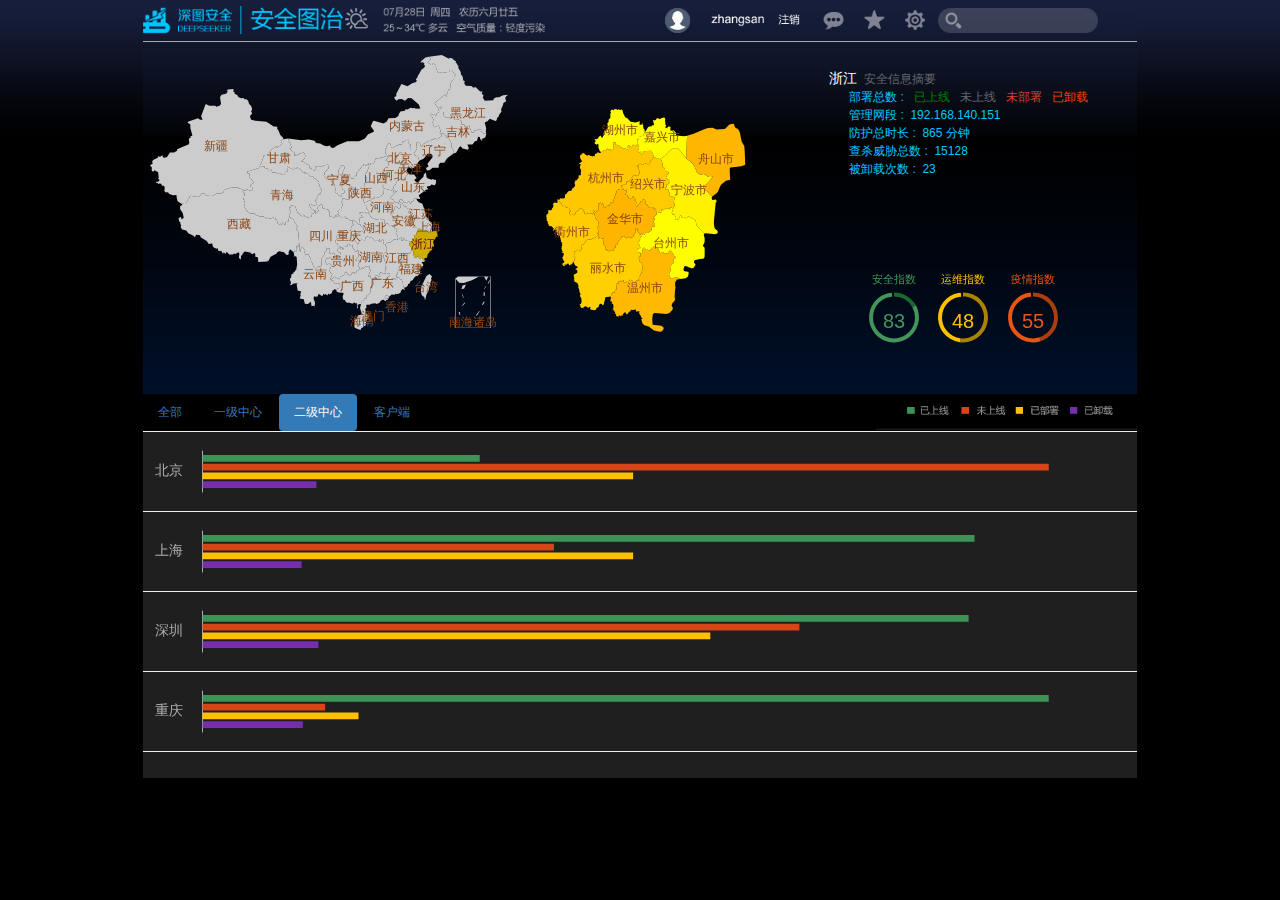
==== deployment.html @ f2121194 "deployment.html ok" ====
<!DOCTYPE html>
<html lang="en" ng-app="deploy">
<head>
    <meta charset="utf-8">
    <meta http-equiv="x-ua-compatible" content="ie-edge">
    <title>Deployment</title>
    <meta name="viewport" content="width=device-width, initial-scale=1">

    <script type="text/javascript" src="js/echarts/echarts-all-3.js"></script>
    <script type="text/javascript" src="js/echarts/extension/dataTool.min.js"></script>
    <!--<script type="text/javascript" src="js/echarts/map/js/china.js"></script>-->
    <!--<script type="text/javascript" src="js/echarts/map/js/zhejiang.js"></script>-->
    <!--<script type="text/javascript" src="js/echarts/map/js/world.js"></script>-->
    <script type="text/javascript" src="js/echarts/extension/bmap.min.js"></script>



    <!--<link rel="stylesheet" type="text/css" href="css/bootstrap.min.css" />-->
    <script type="text/javascript" src="js/angular.min.js"></script>
    <!--<script data-require="angular.js@1.2.x" src="http://code.angularjs.org/1.2.15/angular.js" data-semver="1.2.15"></script>-->


    <link rel="stylesheet" href="css/bootstrap.min.css" />


    <script src="js/linkmap/echarts.js"></script>

    <!--<link rel="stylesheet" href="css/main.css" />-->
    <link rel="stylesheet" href="css/deployment.css" />
    <link rel="stylesheet" href="css/normalize.css" />


    <script src="js/jquery/2.0.2/jquery.min.js"></script>
    <script src="js/jqueryui/1.10.3/jquery-ui.min.js"></script>

    <script type="text/javascript" src="js/deployment.js"></script>
</head>
<body>
    <div class="container">
        <div id="header">header
            <script>$("#header").load("header.html")</script>
        </div>
        <div class="deploy-map" id="deploy-map">
            <div class="deploy-china" id="deploy-china" style="background-color: black">deploy china</div>
            <div class="deploy-local" id="deploy-local">deploy local</div>
            <div class="deploy-detail" id="deploy-detail">
                <div class="local-brief" id="local-brief" style="width: 100%; height: 60%">
                    <section>
                        <span class="province" id="province"></span>&nbsp;&nbsp;<span>安全信息摘要</span>
                        <ul class="local-detail" id="local-detail" >
                            <li>部署总数&nbsp;:&nbsp;&nbsp;
                                <span style="color:green">已上线</span>&nbsp;&nbsp;
                                <span style="color:#62686f">未上线</span>&nbsp;&nbsp;
                                <span style="color:#d7422c">未部署</span>&nbsp;&nbsp;
                                <span style="color:#ff3c00">已卸载</span>
                            </li>
                            <li>管理网段&nbsp;:&nbsp;&nbsp;<span id="local-net"></span></li>
                            <li>防护总时长&nbsp;:&nbsp;&nbsp;<span id="local-timer"></span></li>
                            <li>查杀威胁总数&nbsp;:&nbsp;&nbsp;<span id="local-count"></span></li>
                            <li>被卸载次数&nbsp;:&nbsp;&nbsp;<span id="local-uninstall"></span></li>
                        </ul>
                    </section>
                </div>
                <div class="threat-index" id="threat-index">
                    <div class="security-index" id="security-index"></div>
                    <div class="op-index" id="op-index"></div>
                    <div class="virus-index" id="virus-index"></div>
                </div>
            </div>
        </div>
        <div class="deploy-list" id="deploy-list">
            <img src="images/deploy-legend.png" style="float: right; height: 36px"/>
            <section ng-controller="PanelController as tab">
                <ul class="nav nav-pills"  style="background-color: #000000; border-bottom: 0.5px groove;">
                    <li ng-class="{ active: tab.isSet(1) }">
                        <a href="" ng-click="tab.setTab(1)">全部</a>
                    </li>
                    <li ng-class="{ active: tab.isSet(2) }">
                        <a href="" ng-click="tab.setTab(2)">一级中心</a>
                    </li>
                    <li ng-class="{ active: tab.isSet(3) }">
                        <a href="" ng-click="tab.setTab(3)">二级中心</a>
                    </li>
                    <li ng-class="{ active: tab.isSet(4) }">
                        <a href="" ng-click="tab.setTab(4)">客户端
                        </a>
                    </li>
                </ul>
                <div ng-show="tab.isSet(1)">
                    <h4 style="color:red">全部</h4>
                </div>
                <div ng-show="tab.isSet(2)">
                    <h4 style="color:red">一级中心</h4>
                </div>
                <div  ng-show="tab.isSet(3)">
                    <!--<div style="height: 80%">-->
                    <div class="deploy-city" id="deploy-beijing">beijing</div>
                    <div class="deploy-city" id="deploy-shanghai">shanghai</div>
                    <div class="deploy-city" id="deploy-shenzhen">shenzhen</div>
                    <div class="deploy-city" id="deploy-chongqing">chongqing</div>
                    <!--</div>-->
                </div>
                <div  ng-show="tab.isSet(4)">
                    <h4 style="color:red">客户端</h4>
                </div>
            </section>
        </div>


    </div>


    <script type="text/javascript" src="js/link-map.js"></script>
    <script type="text/javascript" src="js/index-list.js"></script>

</body>
</html>
---- css/main.css ----
html {
    position: relative;
    height: 100%;
    min-height: 100%;
}

body {
    height: 100%;
    margin: 0;
    background: url(../images/bg.jpg) fixed;
    background-size: cover;

    font-family: 'Open Sans', 'helvetica', arial, sans-serif, Georgia, "Times New Roman", "Microsoft YaHei", "微软雅黑", STXihei, "华文细黑", serif;
    font-weight: 300;
    font-size: 12px;
    color: #62686f;
}

a {
    text-decoration: none;
}

.container {
    width: 1024px;
    height: 768px;
    margin: 0 auto;
    'border: 2px solid blue;
    display: table;
}

.header {
    width: 100%;
    height: 36px;
    margin-top: 6px;
    margin-bottom: 6px;
    border-bottom: 1px groove #aaaaaa;

    vertical-align: bottom;
    'display: inline-block;
    'border: 2px solid red;
}

.logo {
    width: 20%;
    display: inline-block;
    text-align: left;
    'border: 2px solid red;
}

.weather {
    width: 20%;
    display: inline-block;
    text-align: center;
    'border: 2px solid red;
}

.user {
    width: 38%;
    display: inline-block;
    text-align: right;
    'border: 2px solid red;
}

.search {
    width: 18%;
    display: inline-block;
    text-align: center;
    'border: 2px solid red;
}

.warning {
    text-align: center;
    font-size: 13px;
    color: #d53c03;
    height: 30px;
    vertical-align: text-top;
    overflow: hidden;
}

.sevenSegContainer
{
    display: inline-block;
    background-color: Black;
    border-radius: 5px;
    margin-left: 18px;
    margin-right: 18px;
    text-align: center;

}
.warningNum
{
    padding: 0.25em;
    height: 20px;
    width: 160px;
}

.float-layout {
    height: 100%;
    overflow: hidden;
    'border: 1px solid yellow;
}

.left {
    width: 25%;
    height: 100%;
    float: left;
}

.left .deploy-mon {
    height: 32%;
    border-bottom: 1px solid #253980;
    padding-bottom: 7px;
}

.left .yearly-warn {
    height: 35%;
    padding-top: 7px;
    padding-bottom: 7px;
    border-bottom: 1px solid #253980;
}

.left .monthly-rank {
    height: 32%;
    padding-top: 8px;
    'border: 1px solid green;
}

.center {
    width: 45%;
    height: 100%;
    background: url(../images/center-bg.png) no-repeat;
    background-size: cover;
    float: left;
}

.center .info-board {
    height: 30px;
    'border: 1px solid white;
    background-color: #191b22;
}

/* Make it a marquee */
.marquee {
    width: 100%;
    margin: 0 auto;
    overflow: hidden;
    white-space: nowrap;
    box-sizing: border-box;
    animation: marquee 30s linear infinite;
}

.marquee:hover {
    animation-play-state: paused
}

/* Make it move */
@keyframes marquee {
    0%   { text-indent: 20em }
    100% { text-indent: -80em }
}

.info-text {
    padding-left: 1.5em;
    position: relative;
    font-size: 11px;
    color: #eaa510;
}


/* ::before was :before before ::before was ::before - kthx */
.info-text:before, .info-text::before {
    z-index: 2;
    content: '';
    position: absolute;
    top: -1em;
    left: -1em;
    width: .5em;
    height: .5em;
}

.info-text:after, .info-text::after {
    z-index: 1;
    content: '';
    position: absolute;
    top: 0;
    left: 0;
    width: 2em;
    height: 2em;

    background-image: url(../images/speaker.png);
    'background-image: url(../images/speaker.png), linear-gradient(90deg, #000 70%, #191b22);
    background-repeat: no-repeat;
    background-size: 30px 16px;
}

.center .dynamic-title {
    height: 5%;
    width: 130px;
    background: url(../images/dynamic-bg.png) 10px -5px no-repeat;
    background-size: 120px 20px;
    color: #00c6ff;
    font-size: 10px;
    font-family: "Microsoft YaHei", "微软雅黑", STXihei, "华文细黑";
    text-align: center;
}

.center .dynamic-title a {
    text-decoration: none;
    color: #00c6ff;
}

.center .geo-visual {
    height: 48%;
    z-index: 1;
    'border: 1px solid white;
}

.center .threat-index {
    height: 15%;
    background: url(../images/index-bg.png) center no-repeat;
    background-size: 95% 90%;
    overflow: hidden;
    margin: 0 auto;
    display: flex;
    justify-content: left;
    'border: 1px solid blue;
}

.center .threat-index .info-brief {
    height: 100%;
    width: 40%;
    float: left;
    'border: 1px solid white;
}

.center .threat-index .info-brief .list-title {
    color: #ffffff;
    font-size: 11px;
    margin-left: 20px;
}

.center .threat-index .info-brief ul li{
    list-style: none;
    line-height: 20px;
    color: #00c6ff;
    font-size: 10px;
}

.security-index,
.op-index,
.virus-index
{
    height: 100%;
    width: 16%;
    'border: 1px solid yellow;
    float: left;
}

.center .live-report {
    height: 35%;

    'border: 1px solid white;
}

.center .live-report .live-title {
    margin-top: 3px;
    height: 10%;
    width: 180px;
    vertical-align: bottom;
    background: url(../images/live-bg.png) 10px -2px no-repeat;
    background-size: 160px 20px;
    color: #ff3c00;
    font-size: 10px;
    font-family: "Microsoft YaHei", "微软雅黑", STXihei, "华文细黑";
    text-align: center;
}

.center .live-report .live-list ul li {
    list-style: none;
    line-height: 24px;
    font-size: 10px;
    font-family: "Microsoft YaHei", "微软雅黑", STXihei, "华文细黑";
    border-bottom: 1px groove #361a1c;
}

.center .live-report .live-list .live-order {
    color: #ffc000;
}

.center .live-report .live-list .live-local {
    color: #d7422c;
}

.center .live-report .live-list .live-text {
    color: #00c6ff;
}

.right {
    width: 30%;
    height: 100%;
    float: left;
}

.right .threat-comp {

    height: 32%;
    border-bottom: 1px solid #253980;
    padding-top: 7px;
    padding-bottom: 2px;
}

.right .threat-source {
    height: 32%;
    border-bottom: 1px solid #253980;
    padding-top: 7px;
    padding-bottom: 2px;
}

.right .threat-trends {
    height: 33%;
    padding-top: 7px;
    'border: 1px solid green;
}

.map-thumb {
    width: 0px;
    z-index: 9;
    position: relative;
    left:60px;
    top: -60px;
    float: left;
}
---- css/deployment.css ----
body {
    height: 100%;
    margin: 0;
    background: url(../images/bg.jpg) fixed;
    background-size: cover;

    font-family: 'Open Sans', 'helvetica', arial, sans-serif, Georgia, "Times New Roman", "Microsoft YaHei", "微软雅黑", STXihei, "华文细黑", serif;
    font-weight: 300;
    font-size: 12px;
    color: #62686f;
}


.container {

    width: 1024px;
    height: 768px;
    margin: 0 auto;
'border: 2px solid blue;
    display: table;
    font-family: 'Open Sans', 'helvetica', arial, sans-serif, Georgia, "Times New Roman", "Microsoft YaHei", "微软雅黑", STXihei, "华文细黑", serif;
    font-weight: 300;
    font-size: 12px;
    color: #62686f;
}

.deploy-map {
    height: 45%;
    width: 100%;
    overflow: hidden;
    margin: 0 auto;
    display: flex;
    background: url(../images/deploy-bg.jpg) fixed;
    /*border: 1px solid white;*/
}

.deploy-map .deploy-china {
    flow: left;
    width: 40%;

    /*border: 1px solid yellow;*/
}

.deploy-map .deploy-local {
    flow: left;
    width: 25%;

    /*border: 1px solid blue;*/
}

.deploy-map .deploy-detail {
    flow: left;
    width: 35%;

    /*border: 1px solid red;*/
}

.deploy-list {
    height: 50%;
    background-color: #1f1f1f;
    /*border: 1px solid green;*/
}


.threat-index {
    height: 30%;
    /*background: url(../images/index-bg.png) center no-repeat;*/
    background: none;
    background-size: 95% 90%;
    overflow: hidden;
    margin: 0 auto;
    display: flex;
    justify-content: center;
'border: 1px solid blue;
}

.security-index,
.op-index,
.virus-index
{
    height: 100%;
    width: 20%;
    'border: 1px solid yellow;
    float: left;
}

.local-brief {
    width: 60%;
    position: relative;
    top: 20px;
    left: 20px;
}

.local-detail {
    color: #00c6ff;
    line-height: 1.5em;
    list-style: none;
}

.province {
    color: #ffffff;
    font-size: 14px;
    margin-left: 20px;
}

.deploy-city {

    height: 80px;
    width: 100%;
    margin: 0 auto;
    border-bottom: 0.5px groove;
}
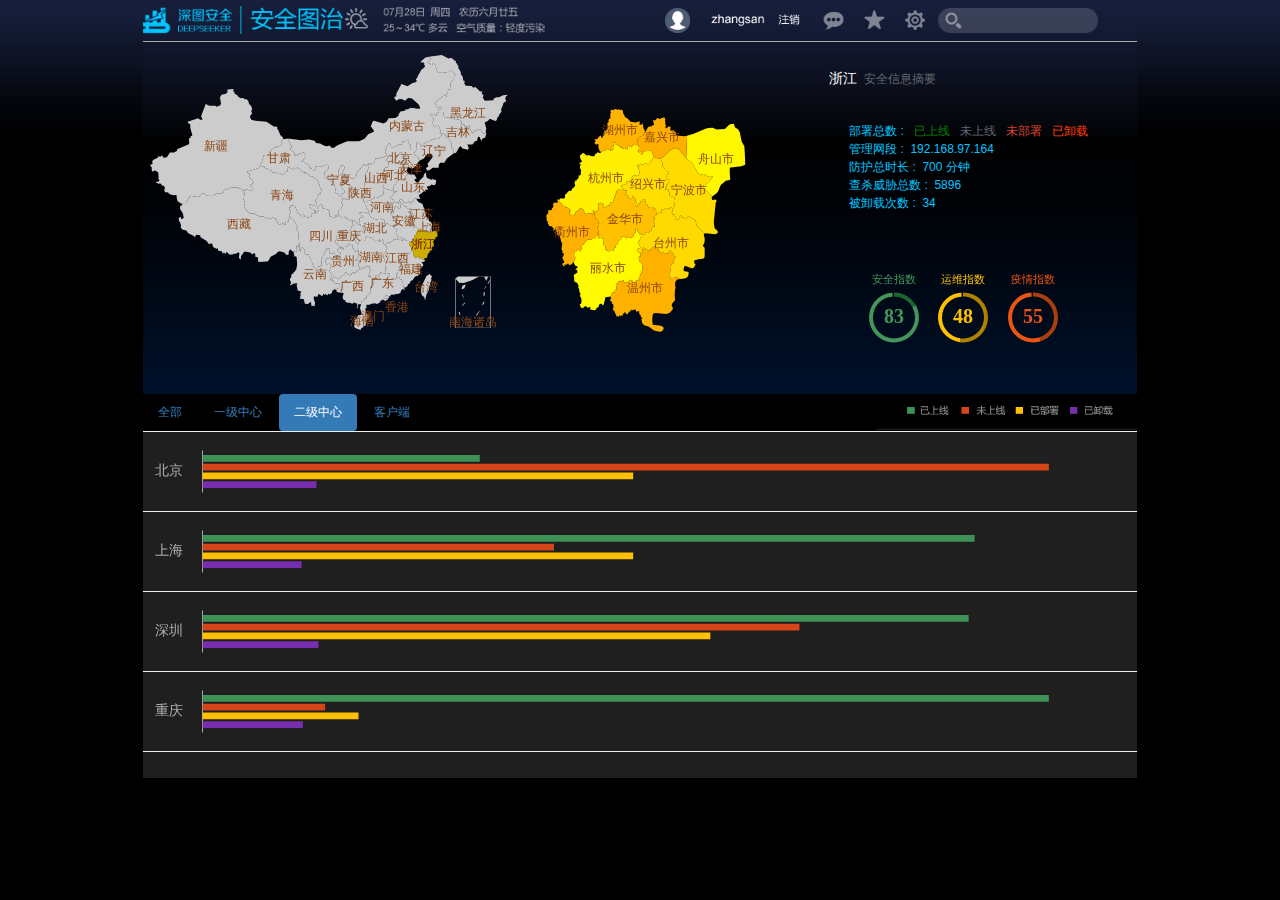
==== commit c9304889: "refactor index-list.js" ====
--- a/deployment.html
+++ b/deployment.html
@@ -47,6 +47,9 @@
                 <div class="local-brief" id="local-brief" style="width: 100%; height: 60%">
                     <section>
                         <span class="province" id="province"></span>&nbsp;&nbsp;<span>安全信息摘要</span>
+                        <br />
+                        <br />
+                        <br />
                         <ul class="local-detail" id="local-detail" >
                             <li>部署总数&nbsp;:&nbsp;&nbsp;
                                 <span style="color:green">已上线</span>&nbsp;&nbsp;
@@ -109,9 +112,8 @@
 
     </div>
 
-
+    <script type="text/javascript" src="js/commonFunction.js"></script>
     <script type="text/javascript" src="js/link-map.js"></script>
-    <script type="text/javascript" src="js/index-list.js"></script>
 
 </body>
 </html>--- a/css/deployment.css
+++ b/css/deployment.css
@@ -101,6 +101,7 @@
     color: #ffffff;
     font-size: 14px;
     margin-left: 20px;
+
 }
 
 .deploy-city {
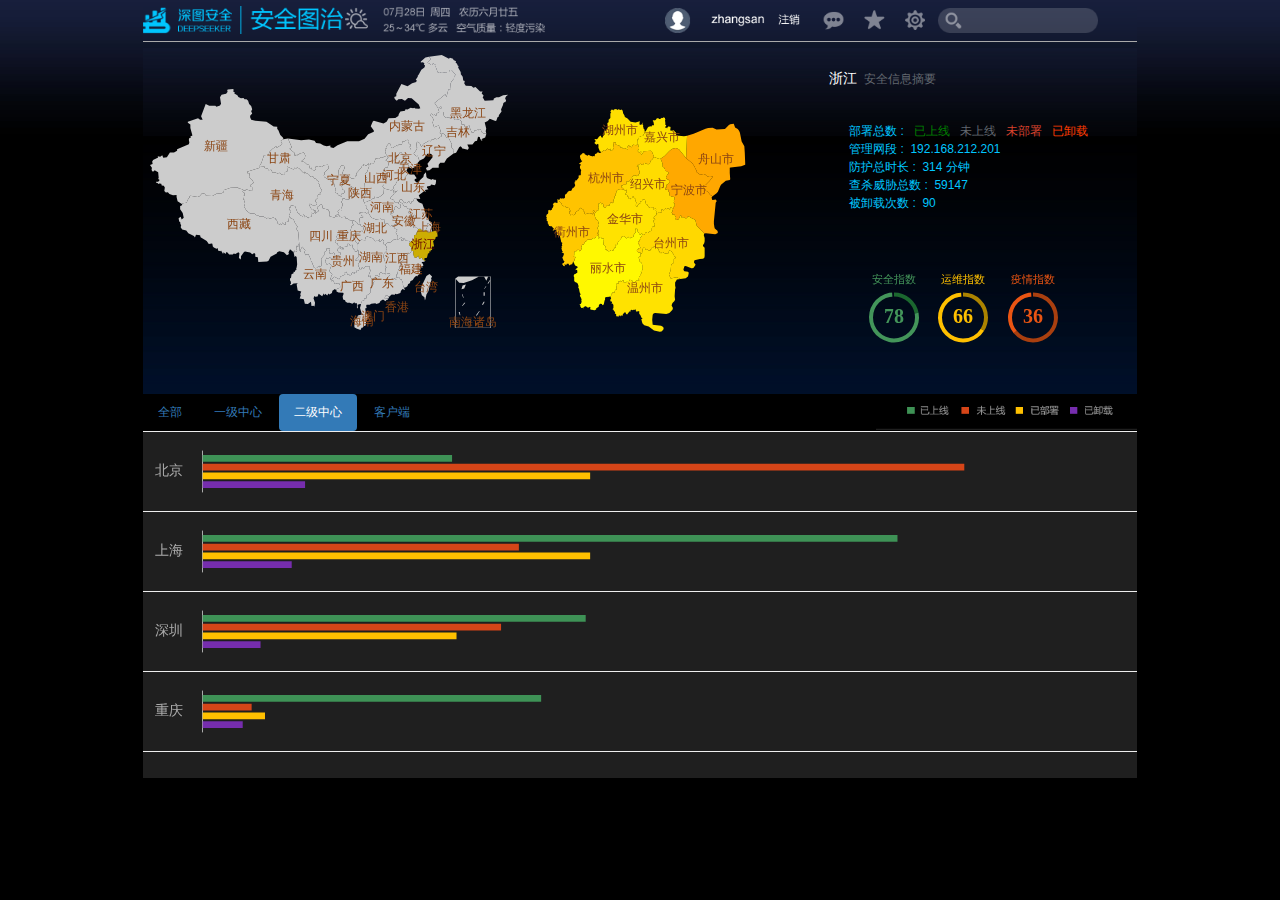
==== commit a56023db: "second commit" ====
--- a/deployment.html
+++ b/deployment.html
@@ -114,6 +114,12 @@
 
     <script type="text/javascript" src="js/commonFunction.js"></script>
     <script type="text/javascript" src="js/link-map.js"></script>
+    <script  type="text/javascript">
+
+        generatePie( "security-index",'安全指数', 78, '#43955a','#1b672f');
+        generatePie( "op-index",'运维指数', 66, '#ffc000','#ac8300');
+        generatePie( "virus-index",'疫情指数', 36, '#ea5513','#a93f0f');
+    </script>
 
 </body>
 </html>--- a/css/main.css
+++ b/css/main.css
@@ -40,33 +40,33 @@
     'border: 2px solid red;
 }
 
-.logo {
-    width: 20%;
-    display: inline-block;
-    text-align: left;
-    'border: 2px solid red;
-}
-
-.weather {
-    width: 20%;
-    display: inline-block;
-    text-align: center;
-    'border: 2px solid red;
-}
-
-.user {
-    width: 38%;
-    display: inline-block;
-    text-align: right;
-    'border: 2px solid red;
-}
-
-.search {
-    width: 18%;
-    display: inline-block;
-    text-align: center;
-    'border: 2px solid red;
-}
+/*.logo {*/
+    /*width: 20%;*/
+    /*display: inline-block;*/
+    /*text-align: left;*/
+    /*'border: 2px solid red;*/
+/*}*/
+
+/*.weather {*/
+    /*width: 20%;*/
+    /*display: inline-block;*/
+    /*text-align: center;*/
+    /*'border: 2px solid red;*/
+/*}*/
+
+/*.user {*/
+    /*width: 38%;*/
+    /*display: inline-block;*/
+    /*text-align: right;*/
+    /*'border: 2px solid red;*/
+/*}*/
+
+/*.search {*/
+    /*width: 18%;*/
+    /*display: inline-block;*/
+    /*text-align: center;*/
+    /*'border: 2px solid red;*/
+/*}*/
 
 .warning {
     text-align: center;
@@ -137,11 +137,15 @@
     height: 30px;
     'border: 1px solid white;
     background-color: #191b22;
+    overflow: hidden;
+    diesplay: flex;
+    margin: 0 auto;
+
 }
 
 /* Make it a marquee */
 .marquee {
-    width: 100%;
+    width: 85%;
     margin: 0 auto;
     overflow: hidden;
     white-space: nowrap;
@@ -155,7 +159,7 @@
 
 /* Make it move */
 @keyframes marquee {
-    0%   { text-indent: 20em }
+    0%   { text-indent: 40em }
     100% { text-indent: -80em }
 }
 
@@ -167,31 +171,30 @@
 }
 
 
-/* ::before was :before before ::before was ::before - kthx */
-.info-text:before, .info-text::before {
-    z-index: 2;
-    content: '';
-    position: absolute;
-    top: -1em;
-    left: -1em;
-    width: .5em;
-    height: .5em;
-}
-
-.info-text:after, .info-text::after {
-    z-index: 1;
-    content: '';
-    position: absolute;
-    top: 0;
-    left: 0;
-    width: 2em;
-    height: 2em;
-
-    background-image: url(../images/speaker.png);
-    'background-image: url(../images/speaker.png), linear-gradient(90deg, #000 70%, #191b22);
-    background-repeat: no-repeat;
-    background-size: 30px 16px;
-}
+/*!* ::before was :before before ::before was ::before - kthx *!*/
+/*.info-text:before, .info-text::before {*/
+    /*z-index: 2;*/
+    /*content: '';*/
+    /*position: absolute;*/
+    /*top: -1em;*/
+    /*left: -1em;*/
+    /*width: .5em;*/
+    /*height: .5em;*/
+/*}*/
+
+/*.info-text:after, .info-text::after {*/
+    /*z-index: 1;*/
+    /*content: '';*/
+    /*position: absolute;*/
+    /*top: 0;*/
+    /*left: 0;*/
+    /*width: 2em;*/
+    /*height: 2em;*/
+    /*!*background-image: url(../images/speaker.png);*!*/
+    /*'background-image: url(../images/speaker.png), linear-gradient(90deg, #000 70%, #191b22);*/
+    /*!*background-repeat: no-repeat;*!*/
+    /*!*background-size: 30px 16px;*!*/
+/*}*/
 
 .center .dynamic-title {
     height: 5%;
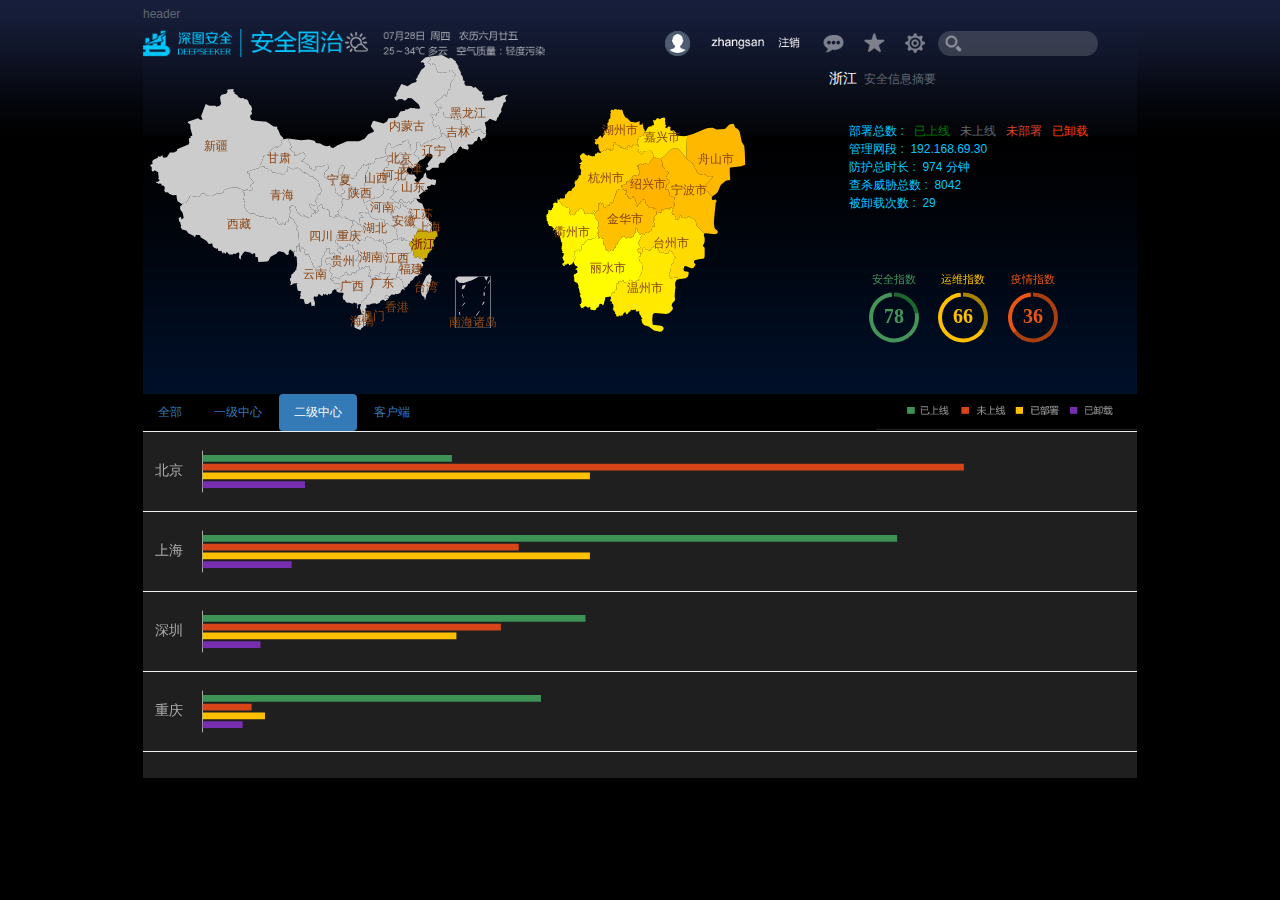
==== commit 99850417: "just for preview" ====
--- a/deployment.html
+++ b/deployment.html
@@ -28,7 +28,7 @@
     <!--<link rel="stylesheet" href="css/main.css" />-->
     <link rel="stylesheet" href="css/deployment.css" />
     <link rel="stylesheet" href="css/normalize.css" />
-
+    <link rel="stylesheet" href="css/header.css" >
 
     <script src="js/jquery/2.0.2/jquery.min.js"></script>
     <script src="js/jqueryui/1.10.3/jquery-ui.min.js"></script>
@@ -37,8 +37,22 @@
 </head>
 <body>
     <div class="container">
-        <div id="header">header
-            <script>$("#header").load("header.html")</script>
+        <div class="header" id="header">header
+            <!--<script>$("#header").load("header.html")</script>-->
+            <div class="header" style="background: url(images/head-bg.png) fixed; ">
+                <div class="logo">
+                    <a target="_self" href="index.html"><img src="images/logo.png" style="width:200px" /></a>
+                </div>
+                <div class="weather">
+                    <img src="images/weather.png" style="width:200px" />
+                </div>
+                <div class="user">
+                    <img src="images/user_info.png" style="width:260px"/>
+                </div>
+                <div class="search">
+                    <img src="images/search.png" style="width:160px;"/>
+                </div>
+            </div>
         </div>
         <div class="deploy-map" id="deploy-map">
             <div class="deploy-china" id="deploy-china" style="background-color: black">deploy china</div>
--- a/css/deployment.css
+++ b/css/deployment.css
@@ -10,6 +10,17 @@
     color: #62686f;
 }
 
+.header {
+    width: 100%;
+    height: 36px;
+    margin-top: 6px;
+    margin-bottom: 6px;
+    border-bottom: 1px groove #aaaaaa;
+
+    vertical-align: bottom;
+'display: inline-block;
+'border: 2px solid red;
+}
 
 .container {
 
--- a/css/header.css
+++ b/css/header.css
@@ -0,0 +1,41 @@
+.header {
+    width: 100%;
+    height: 36px;
+    margin-top: 6px;
+    margin-bottom: 6px;
+    border-bottom: 1px groove #aaaaaa;
+
+    vertical-align: bottom;
+    background: url(../images/header-bg.png) fixed;
+    background-size: contain;
+'display: inline-block;
+'border: 2px solid red;
+}
+
+.logo {
+    width: 20%;
+    display: inline-block;
+    text-align: left;
+'border: 2px solid red;
+}
+
+.weather {
+    width: 20%;
+    display: inline-block;
+    text-align: center;
+'border: 2px solid red;
+}
+
+.user {
+    width: 38%;
+    display: inline-block;
+    text-align: right;
+'border: 2px solid red;
+}
+
+.search {
+    width: 18%;
+    display: inline-block;
+    text-align: center;
+'border: 2px solid red;
+}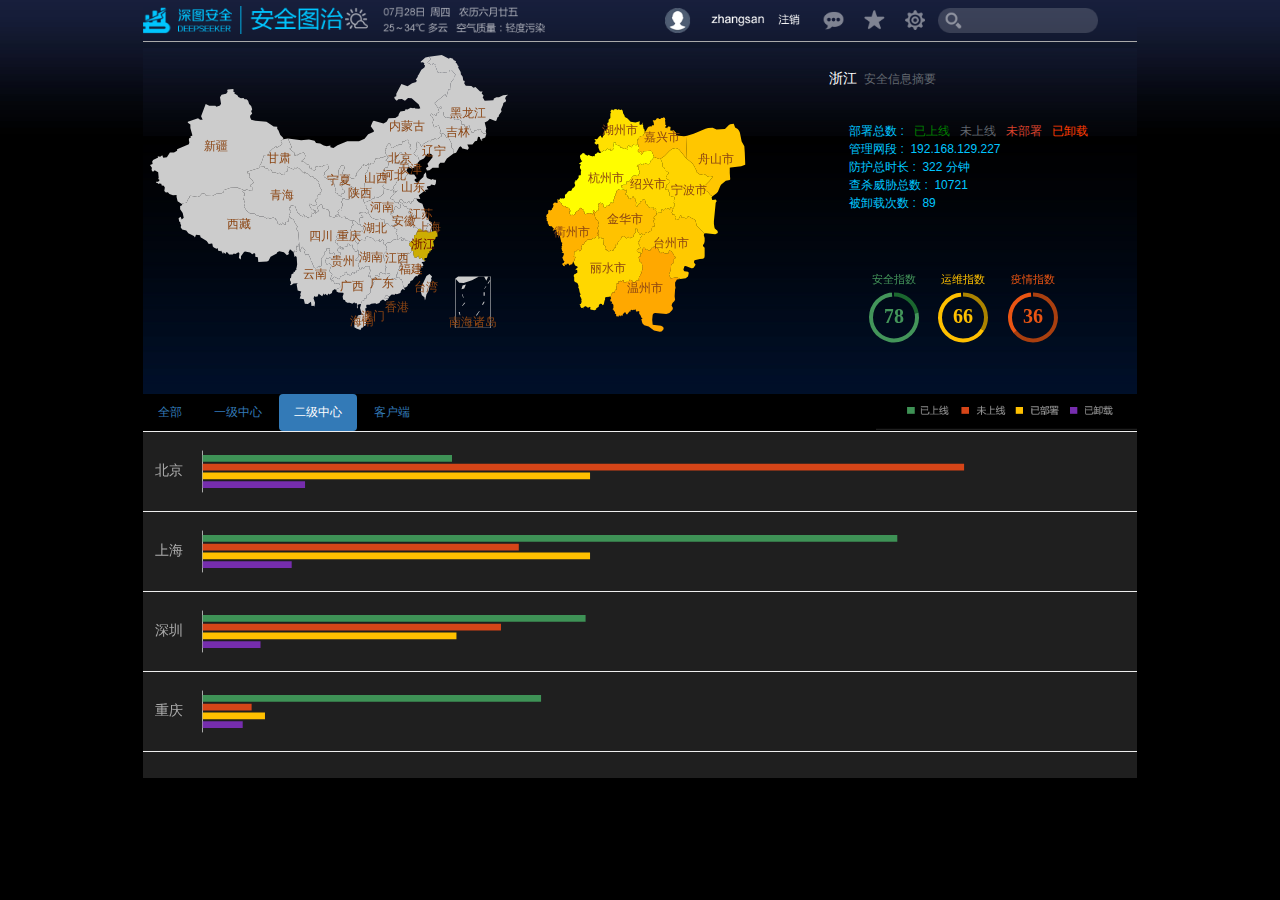
==== commit 7f94fb44: "start virus status" ====
--- a/deployment.html
+++ b/deployment.html
@@ -37,7 +37,7 @@
 </head>
 <body>
     <div class="container">
-        <div class="header" id="header">header
+        <div class="header" id="header">
             <!--<script>$("#header").load("header.html")</script>-->
             <div class="header" style="background: url(images/head-bg.png) fixed; ">
                 <div class="logo">
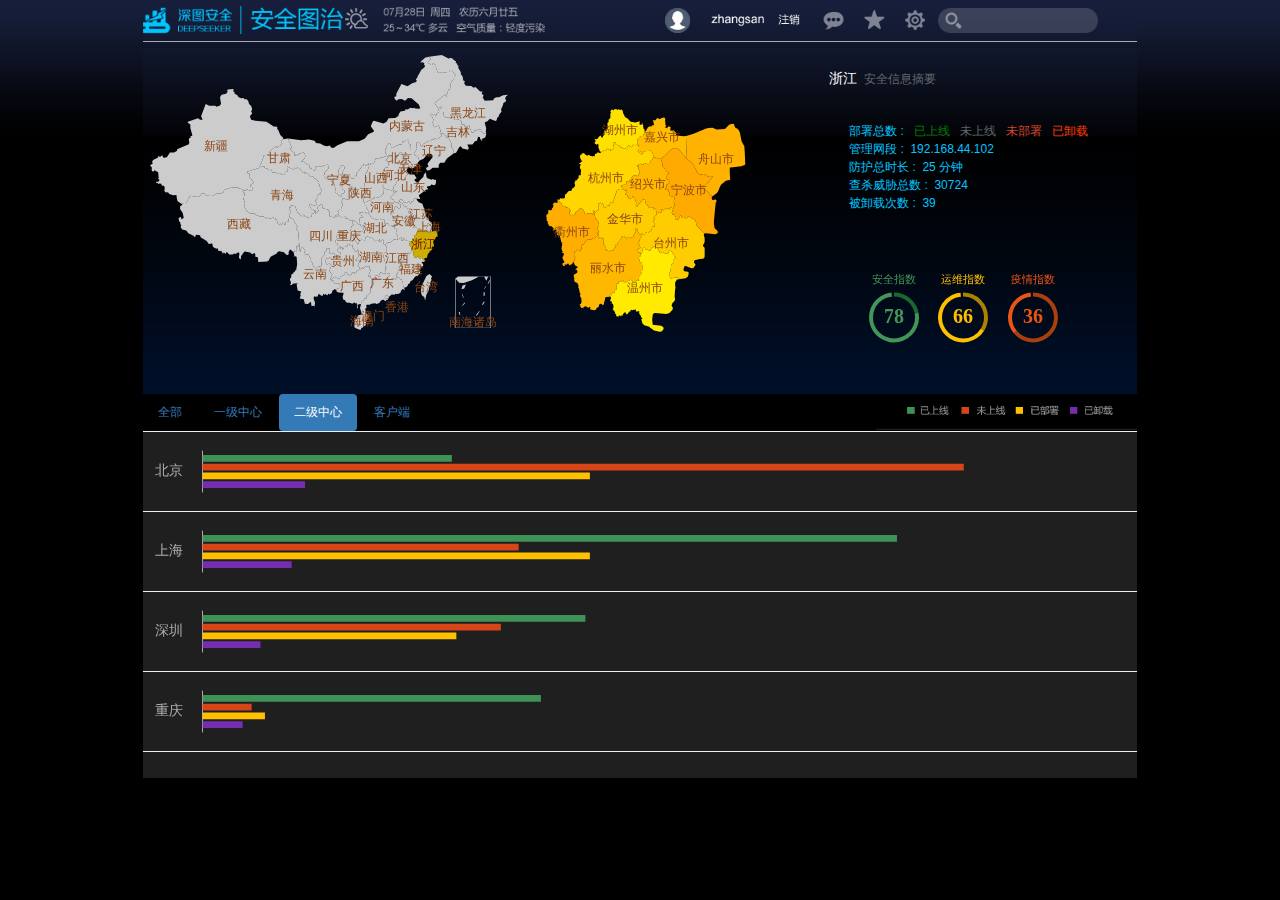
==== commit b9817903: "threatList.html" ====
--- a/deployment.html
+++ b/deployment.html
@@ -129,11 +129,9 @@
     <script type="text/javascript" src="js/commonFunction.js"></script>
     <script type="text/javascript" src="js/link-map.js"></script>
     <script  type="text/javascript">
-
         generatePie( "security-index",'安全指数', 78, '#43955a','#1b672f');
         generatePie( "op-index",'运维指数', 66, '#ffc000','#ac8300');
         generatePie( "virus-index",'疫情指数', 36, '#ea5513','#a93f0f');
     </script>
-
 </body>
 </html>--- a/css/main.css
+++ b/css/main.css
@@ -140,7 +140,6 @@
     overflow: hidden;
     diesplay: flex;
     margin: 0 auto;
-
 }
 
 /* Make it a marquee */
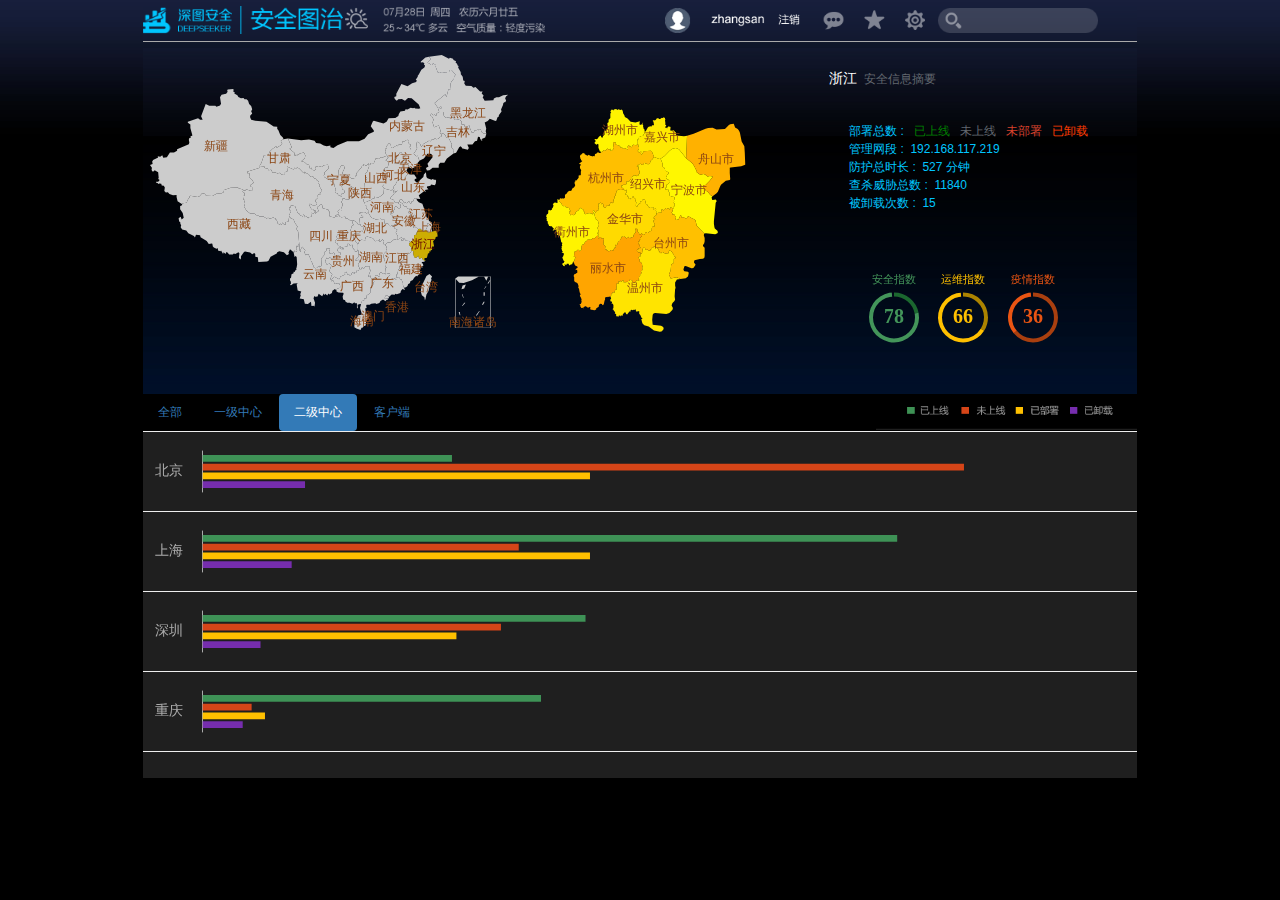
==== commit 163909bb: "threat trends" ====
--- a/deployment.html
+++ b/deployment.html
@@ -3,7 +3,7 @@
 <head>
     <meta charset="utf-8">
     <meta http-equiv="x-ua-compatible" content="ie-edge">
-    <title>Deployment</title>
+    <title>部署列表</title>
     <meta name="viewport" content="width=device-width, initial-scale=1">
 
     <script type="text/javascript" src="js/echarts/echarts-all-3.js"></script>
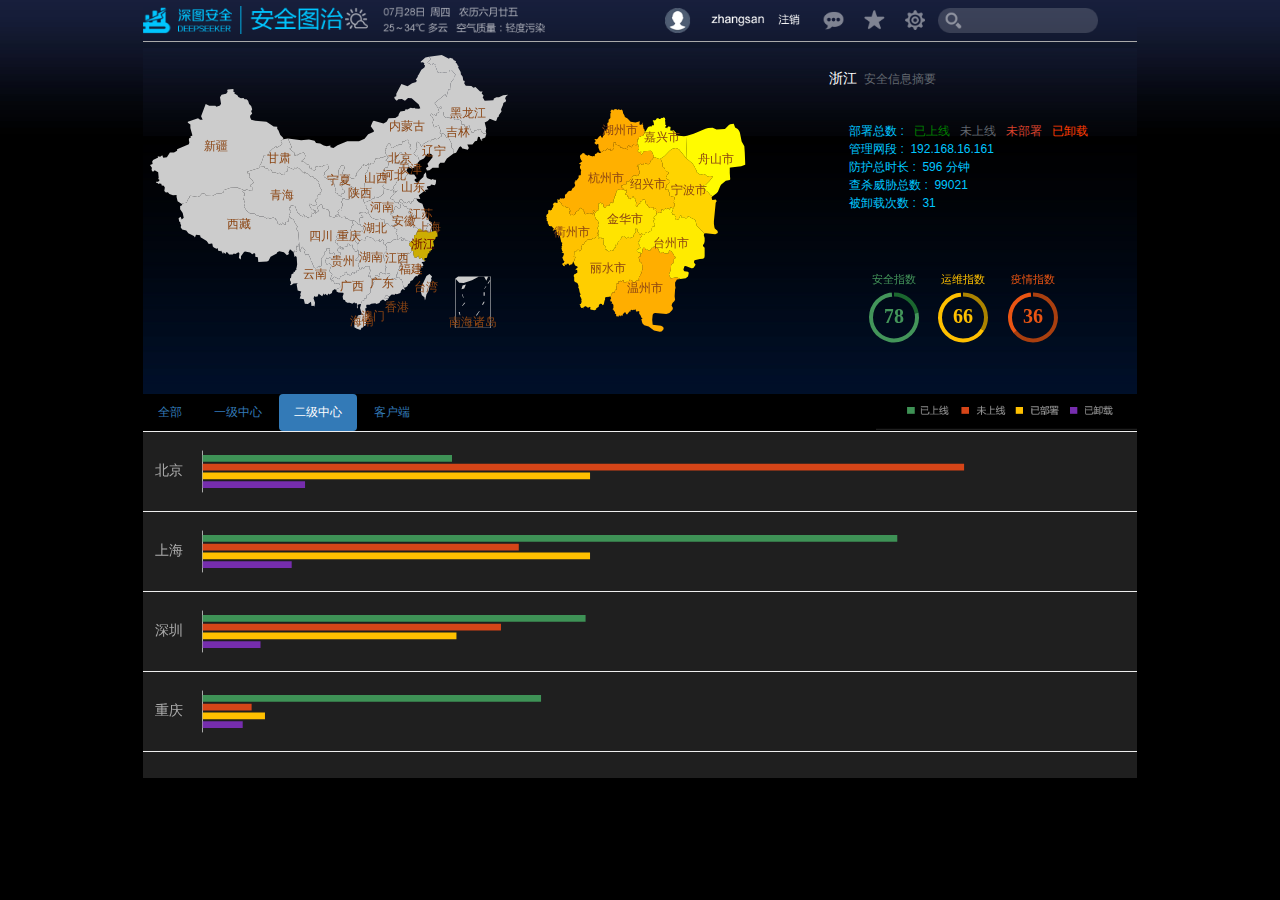
==== commit efe7f6db: "threatDynamicList" ====
--- a/deployment.html
+++ b/deployment.html
@@ -38,21 +38,21 @@
 <body>
     <div class="container">
         <div class="header" id="header">
-            <!--<script>$("#header").load("header.html")</script>-->
-            <div class="header" style="background: url(images/head-bg.png) fixed; ">
-                <div class="logo">
-                    <a target="_self" href="index.html"><img src="images/logo.png" style="width:200px" /></a>
-                </div>
-                <div class="weather">
-                    <img src="images/weather.png" style="width:200px" />
-                </div>
-                <div class="user">
-                    <img src="images/user_info.png" style="width:260px"/>
-                </div>
-                <div class="search">
-                    <img src="images/search.png" style="width:160px;"/>
-                </div>
-            </div>
+            <script>$("#header").load("header.html")</script>
+            <!--<div class="header" style="background: url(images/head-bg.png) fixed; ">-->
+                <!--<div class="logo">-->
+                    <!--<a target="_self" href="index.html"><img src="images/logo.png" style="width:200px" /></a>-->
+                <!--</div>-->
+                <!--<div class="weather">-->
+                    <!--<img src="images/weather.png" style="width:200px" />-->
+                <!--</div>-->
+                <!--<div class="user">-->
+                    <!--<img src="images/user_info.png" style="width:260px"/>-->
+                <!--</div>-->
+                <!--<div class="search">-->
+                    <!--<img src="images/search.png" style="width:160px;"/>-->
+                <!--</div>-->
+            <!--</div>-->
         </div>
         <div class="deploy-map" id="deploy-map">
             <div class="deploy-china" id="deploy-china" style="background-color: black">deploy china</div>
--- a/css/main.css
+++ b/css/main.css
@@ -212,7 +212,8 @@
 }
 
 .center .geo-visual {
-    height: 48%;
+    height: 55%;
+    'height: 48%;
     z-index: 1;
     'border: 1px solid white;
 }
